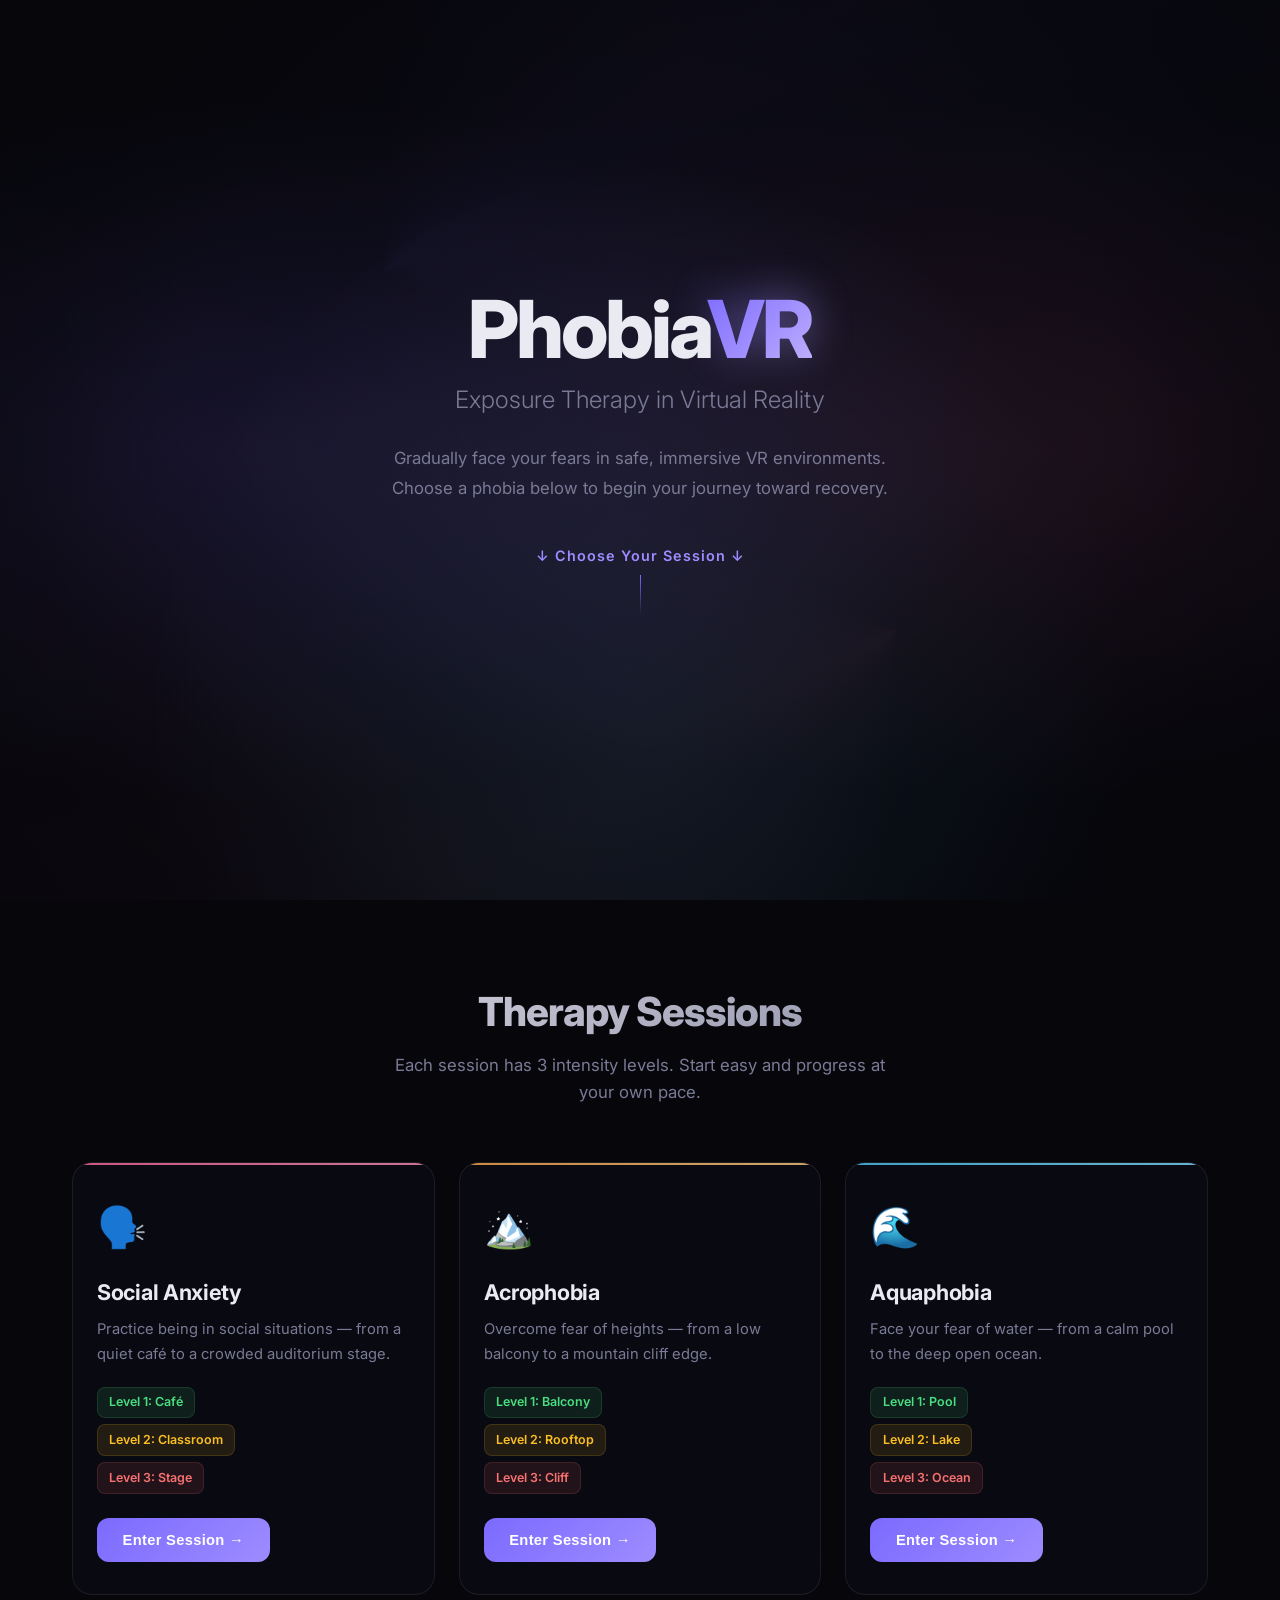
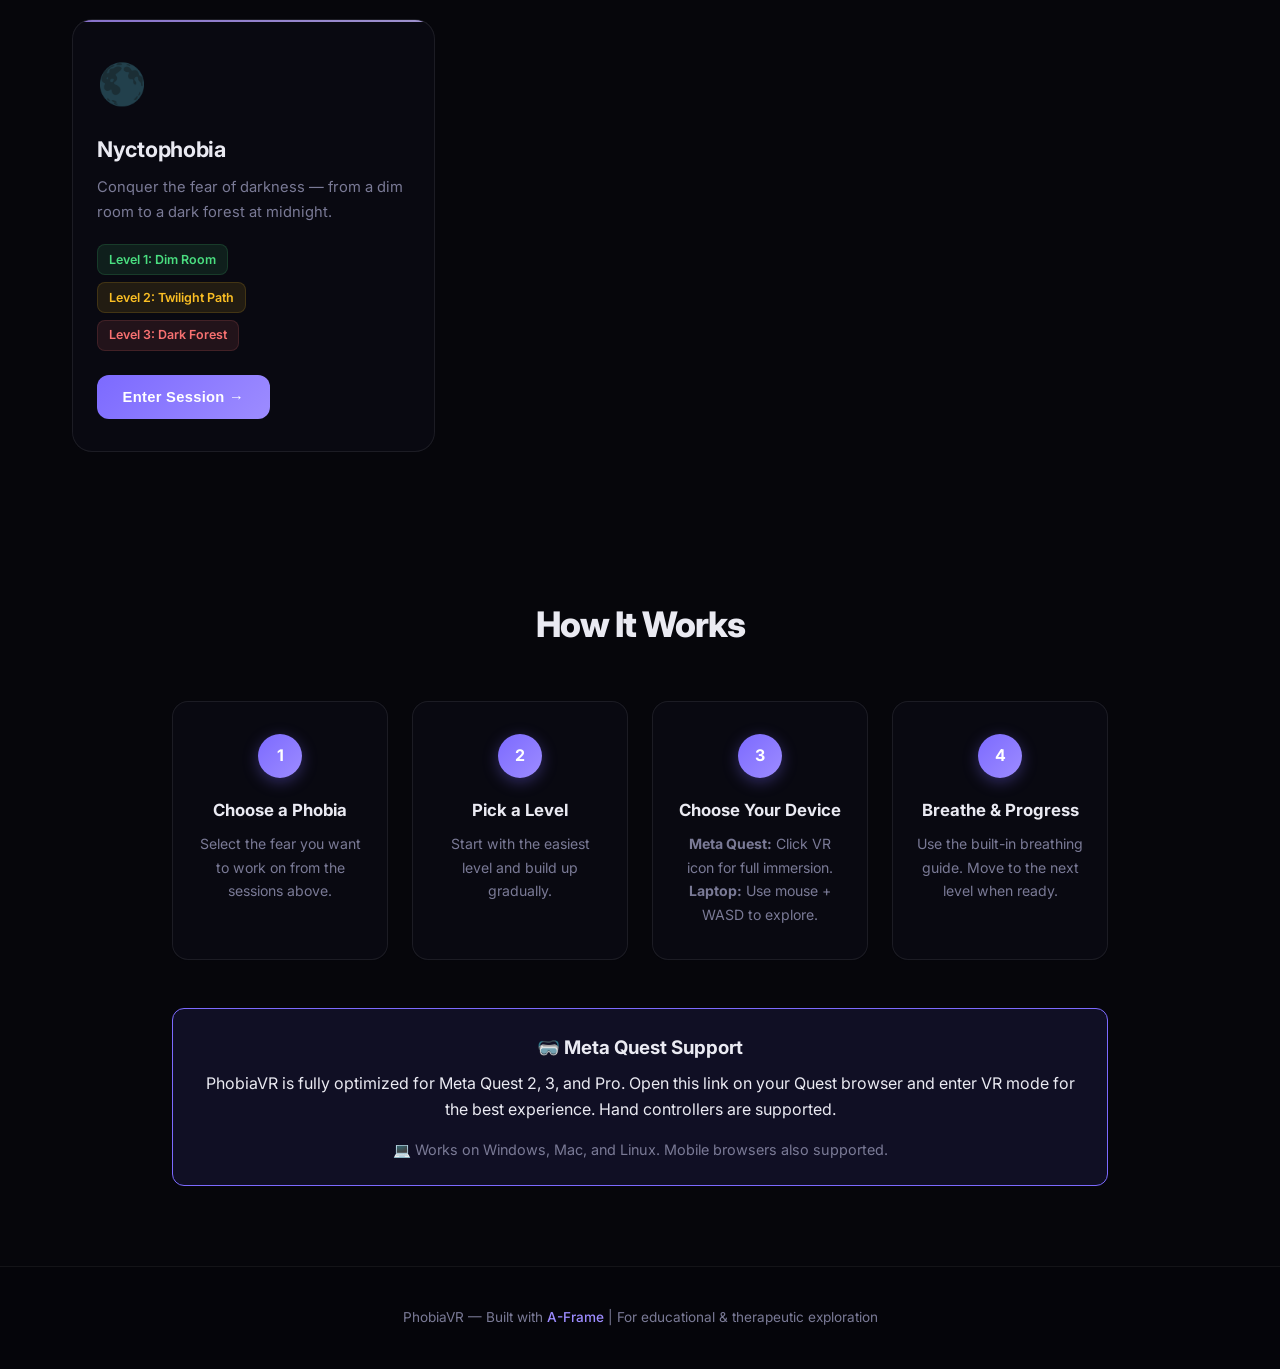
==== index.html @ 66d3aa43 "Initial commit: PhobiaVR - Premium VR exposure therapy with futuristic UI and extreme fear levels" ====
<!DOCTYPE html>
<html lang="en">
<head>
  <meta charset="UTF-8">
  <meta name="viewport" content="width=device-width, initial-scale=1.0">
  <title>PhobiaVR — Therapy Through Virtual Reality</title>
  <link rel="stylesheet" href="styles.css">
  <link href="https://fonts.googleapis.com/css2?family=Inter:wght@300;400;600;700;800&display=swap" rel="stylesheet">
</head>
<body>
  <div class="app">
    <!-- Hero / Landing -->
    <header class="hero">
      <div class="hero-bg"></div>
      <div class="hero-content">
        <h1 class="hero-title">Phobia<span class="accent">VR</span></h1>
        <p class="hero-subtitle">Exposure Therapy in Virtual Reality</p>
        <p class="hero-desc">
          Gradually face your fears in safe, immersive VR environments.
          Choose a phobia below to begin your journey toward recovery.
        </p>
        <div class="scroll-hint">↓ Choose Your Session ↓</div>
      </div>
    </header>

    <!-- Phobia Cards -->
    <main class="sessions">
      <h2 class="section-title">Therapy Sessions</h2>
      <p class="section-desc">Each session has 3 intensity levels. Start easy and progress at your own pace.</p>

      <div class="card-grid">
        <!-- Social Anxiety -->
        <div class="card card-social" onclick="window.location.href='social.html'">
          <div class="card-icon">🗣️</div>
          <h3>Social Anxiety</h3>
          <p>Practice being in social situations — from a quiet café to a crowded auditorium stage.</p>
          <div class="card-levels">
            <span class="level easy">Level 1: Café</span>
            <span class="level medium">Level 2: Classroom</span>
            <span class="level hard">Level 3: Stage</span>
          </div>
          <button class="card-btn">Enter Session →</button>
        </div>

        <!-- Acrophobia -->
        <div class="card card-acro" onclick="window.location.href='acrophobia.html'">
          <div class="card-icon">🏔️</div>
          <h3>Acrophobia</h3>
          <p>Overcome fear of heights — from a low balcony to a mountain cliff edge.</p>
          <div class="card-levels">
            <span class="level easy">Level 1: Balcony</span>
            <span class="level medium">Level 2: Rooftop</span>
            <span class="level hard">Level 3: Cliff</span>
          </div>
          <button class="card-btn">Enter Session →</button>
        </div>

        <!-- Aquaphobia -->
        <div class="card card-aqua" onclick="window.location.href='aquaphobia.html'">
          <div class="card-icon">🌊</div>
          <h3>Aquaphobia</h3>
          <p>Face your fear of water — from a calm pool to the deep open ocean.</p>
          <div class="card-levels">
            <span class="level easy">Level 1: Pool</span>
            <span class="level medium">Level 2: Lake</span>
            <span class="level hard">Level 3: Ocean</span>
          </div>
          <button class="card-btn">Enter Session →</button>
        </div>

        <!-- Nyctophobia -->
        <div class="card card-nycto" onclick="window.location.href='nyctophobia.html'">
          <div class="card-icon">🌑</div>
          <h3>Nyctophobia</h3>
          <p>Conquer the fear of darkness — from a dim room to a dark forest at midnight.</p>
          <div class="card-levels">
            <span class="level easy">Level 1: Dim Room</span>
            <span class="level medium">Level 2: Twilight Path</span>
            <span class="level hard">Level 3: Dark Forest</span>
          </div>
          <button class="card-btn">Enter Session →</button>
        </div>
      </div>
    </main>

    <!-- Info -->
    <section class="info">
      <h2>How It Works</h2>
      <div class="info-grid">
        <div class="info-item">
          <div class="info-num">1</div>
          <h4>Choose a Phobia</h4>
          <p>Select the fear you want to work on from the sessions above.</p>
        </div>
        <div class="info-item">
          <div class="info-num">2</div>
          <h4>Pick a Level</h4>
          <p>Start with the easiest level and build up gradually.</p>
        </div>
        <div class="info-item">
          <div class="info-num">3</div>
          <h4>Choose Your Device</h4>
          <p><strong>Meta Quest:</strong> Click VR icon for full immersion. <strong>Laptop:</strong> Use mouse + WASD to explore.</p>
        </div>
        <div class="info-item">
          <div class="info-num">4</div>
          <h4>Breathe & Progress</h4>
          <p>Use the built-in breathing guide. Move to the next level when ready.</p>
        </div>
      </div>
      
      <div style="margin-top: 3rem; padding: 1.5rem; background: rgba(108, 99, 255, 0.1); border: 1px solid var(--accent); border-radius: 12px; text-align: center;">
        <h3 style="margin-bottom: 0.5rem;">🥽 Meta Quest Support</h3>
        <p>PhobiaVR is fully optimized for Meta Quest 2, 3, and Pro. Open this link on your Quest browser and enter VR mode for the best experience. Hand controllers are supported.</p>
        <p style="margin-top: 1rem; font-size: 0.9rem; color: var(--text-dim);">💻 Works on Windows, Mac, and Linux. Mobile browsers also supported.</p>
      </div>
    </section>

    <footer>
      <p>PhobiaVR — Built with <a href="https://aframe.io" target="_blank">A-Frame</a> | For educational & therapeutic exploration</p>
    </footer>
  </div>
</body>
</html>
---- styles.css ----
/* ============================================
   PhobiaVR — Premium Styles
   Ultra-Realistic with Glassmorphism & Animations
   ============================================ */

*, *::before, *::after {
  margin: 0;
  padding: 0;
  box-sizing: border-box;
}

:root {
  --bg: #06060b;
  --surface: rgba(18, 18, 30, 0.7);
  --surface-solid: #12121e;
  --border: rgba(255, 255, 255, 0.06);
  --border-hover: rgba(255, 255, 255, 0.12);
  --text: #eaeaf2;
  --text-dim: #7a7a96;
  --accent: #7c6aff;
  --accent-light: #9d8cff;
  --accent-glow: rgba(124, 106, 255, 0.35);
  --accent-glow-strong: rgba(124, 106, 255, 0.6);
  --social: #ff6b9d;
  --social-glow: rgba(255, 107, 157, 0.3);
  --acro: #ffa94d;
  --acro-glow: rgba(255, 169, 77, 0.3);
  --aqua: #4dc9f6;
  --aqua-glow: rgba(77, 201, 246, 0.3);
  --nycto: #a78bfa;
  --nycto-glow: rgba(167, 139, 250, 0.3);
  --easy: #4ade80;
  --medium: #fbbf24;
  --hard: #f87171;
  --glass-bg: rgba(14, 14, 24, 0.55);
  --glass-border: rgba(255, 255, 255, 0.08);
  --card-radius: 20px;
  --transition-smooth: cubic-bezier(0.25, 0.46, 0.45, 0.94);
  --transition-bounce: cubic-bezier(0.68, -0.55, 0.265, 1.55);
}

html {
  scroll-behavior: smooth;
}

body {
  font-family: 'Inter', -apple-system, BlinkMacSystemFont, sans-serif;
  background: var(--bg);
  color: var(--text);
  line-height: 1.6;
  overflow-x: hidden;
  -webkit-font-smoothing: antialiased;
  -moz-osx-font-smoothing: grayscale;
}

a {
  color: var(--accent-light);
  text-decoration: none;
  transition: color 0.3s var(--transition-smooth);
}

a:hover {
  color: #fff;
  text-shadow: 0 0 15px var(--accent-glow);
}

/* ---- Particle Canvas ---- */
#particles-canvas {
  position: fixed;
  top: 0;
  left: 0;
  width: 100%;
  height: 100%;
  z-index: 0;
  pointer-events: none;
}

/* ---- Loading Screen ---- */
.loading-screen {
  position: fixed;
  inset: 0;
  z-index: 10000;
  background: var(--bg);
  display: flex;
  flex-direction: column;
  align-items: center;
  justify-content: center;
  transition: opacity 0.8s ease, visibility 0.8s ease;
}

.loading-screen.hidden {
  opacity: 0;
  visibility: hidden;
  pointer-events: none;
}

.loading-spinner {
  width: 48px;
  height: 48px;
  border: 3px solid var(--border);
  border-top-color: var(--accent);
  border-radius: 50%;
  animation: spin 0.8s linear infinite;
}

.loading-text {
  margin-top: 1.2rem;
  color: var(--text-dim);
  font-size: 0.9rem;
  font-weight: 500;
  letter-spacing: 2px;
  text-transform: uppercase;
  animation: loadingPulse 1.5s ease-in-out infinite;
}

@keyframes spin { to { transform: rotate(360deg); } }
@keyframes loadingPulse {
  0%, 100% { opacity: 0.4; }
  50% { opacity: 1; }
}

/* ---- App Container ---- */
.app {
  position: relative;
  z-index: 1;
}

/* ---- Hero ---- */
.hero {
  position: relative;
  min-height: 100vh;
  display: flex;
  align-items: center;
  justify-content: center;
  text-align: center;
  overflow: hidden;
}

.hero-bg {
  position: absolute;
  inset: 0;
  background:
    radial-gradient(ellipse at 20% 50%, rgba(124,106,255,0.12) 0%, transparent 55%),
    radial-gradient(ellipse at 80% 50%, rgba(255,107,157,0.08) 0%, transparent 55%),
    radial-gradient(ellipse at 50% 80%, rgba(77,201,246,0.08) 0%, transparent 55%),
    radial-gradient(circle at 50% 50%, rgba(124,106,255,0.04) 0%, transparent 80%);
  animation: heroPulse 10s ease-in-out infinite alternate;
}

.hero-bg::before {
  content: '';
  position: absolute;
  inset: 0;
  background: 
    conic-gradient(from 0deg at 30% 30%, transparent 0deg, rgba(124,106,255,0.03) 60deg, transparent 120deg),
    conic-gradient(from 180deg at 70% 70%, transparent 0deg, rgba(255,107,157,0.03) 60deg, transparent 120deg);
  animation: heroPulse 15s ease-in-out infinite alternate-reverse;
}

.hero-bg::after {
  content: '';
  position: absolute;
  top: -50%;
  left: -50%;
  width: 200%;
  height: 200%;
  background: radial-gradient(circle at center, transparent 30%, var(--bg) 70%);
  pointer-events: none;
}

@keyframes heroPulse {
  0% { opacity: 0.5; transform: scale(1) rotate(0deg); }
  50% { opacity: 0.8; }
  100% { opacity: 1; transform: scale(1.08) rotate(1deg); }
}

/* Floating orbs in hero */
.hero-orb {
  position: absolute;
  border-radius: 50%;
  filter: blur(60px);
  opacity: 0;
  animation: orbFloat 8s ease-in-out infinite;
}

.hero-orb:nth-child(1) {
  width: 300px;
  height: 300px;
  background: var(--accent);
  top: 20%;
  left: 10%;
  animation-delay: 0s;
  animation-duration: 12s;
}

.hero-orb:nth-child(2) {
  width: 200px;
  height: 200px;
  background: var(--social);
  top: 60%;
  right: 15%;
  animation-delay: 2s;
  animation-duration: 10s;
}

.hero-orb:nth-child(3) {
  width: 250px;
  height: 250px;
  background: var(--aqua);
  bottom: 20%;
  left: 30%;
  animation-delay: 4s;
  animation-duration: 14s;
}

@keyframes orbFloat {
  0%, 100% { opacity: 0.06; transform: translateY(0) scale(1); }
  25% { opacity: 0.1; transform: translateY(-30px) scale(1.1); }
  50% { opacity: 0.08; transform: translateY(-10px) scale(0.95); }
  75% { opacity: 0.12; transform: translateY(-40px) scale(1.05); }
}

.hero-content {
  position: relative;
  z-index: 2;
  max-width: 750px;
  padding: 2rem;
}

.hero-title {
  font-size: clamp(3rem, 7vw, 5rem);
  font-weight: 800;
  letter-spacing: -3px;
  margin-bottom: 0.5rem;
  line-height: 1.1;
  opacity: 0;
  transform: translateY(30px);
  animation: heroFadeUp 1s var(--transition-smooth) 0.3s forwards;
}

.accent {
  background: linear-gradient(135deg, var(--accent) 0%, var(--accent-light) 50%, #c4b5fd 100%);
  -webkit-background-clip: text;
  -webkit-text-fill-color: transparent;
  background-clip: text;
  text-shadow: none;
  position: relative;
}

.accent::after {
  content: 'VR';
  position: absolute;
  left: 0;
  top: 0;
  background: linear-gradient(135deg, var(--accent) 0%, var(--accent-light) 50%, #c4b5fd 100%);
  -webkit-background-clip: text;
  -webkit-text-fill-color: transparent;
  background-clip: text;
  filter: blur(20px);
  opacity: 0.5;
  z-index: -1;
}

.hero-badge {
  display: inline-flex;
  align-items: center;
  gap: 0.5rem;
  padding: 0.4rem 1rem;
  border-radius: 999px;
  background: rgba(124, 106, 255, 0.1);
  border: 1px solid rgba(124, 106, 255, 0.2);
  font-size: 0.8rem;
  font-weight: 600;
  color: var(--accent-light);
  margin-bottom: 1.5rem;
  opacity: 0;
  transform: translateY(20px);
  animation: heroFadeUp 0.8s var(--transition-smooth) 0.1s forwards;
  letter-spacing: 1px;
  text-transform: uppercase;
}

.hero-badge .dot {
  width: 6px;
  height: 6px;
  border-radius: 50%;
  background: var(--easy);
  animation: dotPulse 2s ease-in-out infinite;
}

@keyframes dotPulse {
  0%, 100% { opacity: 0.5; transform: scale(1); }
  50% { opacity: 1; transform: scale(1.3); }
}

.hero-subtitle {
  font-size: clamp(1.1rem, 2.5vw, 1.5rem);
  font-weight: 300;
  color: var(--text-dim);
  margin-bottom: 1.5rem;
  opacity: 0;
  transform: translateY(30px);
  animation: heroFadeUp 1s var(--transition-smooth) 0.5s forwards;
}

.hero-desc {
  font-size: 1.05rem;
  color: var(--text-dim);
  max-width: 520px;
  margin: 0 auto 2.5rem;
  line-height: 1.8;
  opacity: 0;
  transform: translateY(30px);
  animation: heroFadeUp 1s var(--transition-smooth) 0.7s forwards;
}

.scroll-hint {
  color: var(--accent-light);
  font-weight: 600;
  font-size: 0.9rem;
  letter-spacing: 1px;
  opacity: 0;
  animation: heroFadeUp 1s var(--transition-smooth) 0.9s forwards, bounce 2.5s ease-in-out 2s infinite;
  display: inline-flex;
  flex-direction: column;
  align-items: center;
  gap: 0.5rem;
}

.scroll-hint::after {
  content: '';
  width: 1px;
  height: 40px;
  background: linear-gradient(to bottom, var(--accent), transparent);
  animation: scrollLine 2s ease-in-out infinite;
}

@keyframes scrollLine {
  0% { transform: scaleY(0); transform-origin: top; }
  50% { transform: scaleY(1); transform-origin: top; }
  50.1% { transform: scaleY(1); transform-origin: bottom; }
  100% { transform: scaleY(0); transform-origin: bottom; }
}

@keyframes heroFadeUp {
  to { opacity: 1; transform: translateY(0); }
}

@keyframes bounce {
  0%, 100% { transform: translateY(0); }
  50% { transform: translateY(12px); }
}

/* ---- Section Transitions ---- */
.reveal {
  opacity: 0;
  transform: translateY(40px);
  transition: opacity 0.8s var(--transition-smooth), transform 0.8s var(--transition-smooth);
}

.reveal.visible {
  opacity: 1;
  transform: translateY(0);
}

.reveal-delay-1 { transition-delay: 0.1s; }
.reveal-delay-2 { transition-delay: 0.2s; }
.reveal-delay-3 { transition-delay: 0.3s; }
.reveal-delay-4 { transition-delay: 0.4s; }

/* ---- Sessions ---- */
.sessions {
  padding: 5rem 2rem 4rem;
  max-width: 1200px;
  margin: 0 auto;
  text-align: center;
  position: relative;
}

.section-title {
  font-size: clamp(1.8rem, 4vw, 2.5rem);
  font-weight: 800;
  margin-bottom: 0.5rem;
  letter-spacing: -1px;
  background: linear-gradient(135deg, var(--text) 0%, var(--text-dim) 100%);
  -webkit-background-clip: text;
  -webkit-text-fill-color: transparent;
  background-clip: text;
}

.section-desc {
  color: var(--text-dim);
  margin-bottom: 3.5rem;
  font-size: 1.05rem;
  max-width: 500px;
  margin-left: auto;
  margin-right: auto;
}

.card-grid {
  display: grid;
  grid-template-columns: repeat(auto-fit, minmax(280px, 1fr));
  gap: 1.5rem;
}

/* ---- Cards Glassmorphism ---- */
.card {
  background: var(--glass-bg);
  backdrop-filter: blur(20px);
  -webkit-backdrop-filter: blur(20px);
  border: 1px solid var(--glass-border);
  border-radius: var(--card-radius);
  padding: 2rem 1.5rem;
  text-align: left;
  cursor: pointer;
  transition: 
    transform 0.4s var(--transition-smooth), 
    box-shadow 0.4s var(--transition-smooth), 
    border-color 0.4s var(--transition-smooth),
    background 0.4s var(--transition-smooth);
  position: relative;
  overflow: hidden;
}

.card::before {
  content: '';
  position: absolute;
  top: 0;
  left: 0;
  right: 0;
  height: 2px;
  border-radius: var(--card-radius) var(--card-radius) 0 0;
  opacity: 0.8;
  transition: opacity 0.4s ease, height 0.4s ease;
}

.card::after {
  content: '';
  position: absolute;
  top: 0;
  left: 0;
  right: 0;
  bottom: 0;
  border-radius: var(--card-radius);
  opacity: 0;
  transition: opacity 0.5s ease;
  pointer-events: none;
}

.card-social::before { background: linear-gradient(90deg, var(--social), #ff8fb8); }
.card-acro::before { background: linear-gradient(90deg, var(--acro), #ffcc80); }
.card-aqua::before { background: linear-gradient(90deg, var(--aqua), #80ddff); }
.card-nycto::before { background: linear-gradient(90deg, var(--nycto), #c4b5fd); }

.card-social::after { background: radial-gradient(ellipse at top, var(--social-glow), transparent 70%); }
.card-acro::after { background: radial-gradient(ellipse at top, var(--acro-glow), transparent 70%); }
.card-aqua::after { background: radial-gradient(ellipse at top, var(--aqua-glow), transparent 70%); }
.card-nycto::after { background: radial-gradient(ellipse at top, var(--nycto-glow), transparent 70%); }

.card:hover {
  transform: translateY(-8px) scale(1.02);
  background: rgba(22, 22, 38, 0.8);
}

.card:hover::before { height: 3px; opacity: 1; }
.card:hover::after { opacity: 0.15; }

.card-social:hover { 
  border-color: rgba(255, 107, 157, 0.3);
  box-shadow: 0 20px 60px rgba(255, 107, 157, 0.15), 0 0 0 1px rgba(255, 107, 157, 0.1);
}
.card-acro:hover { 
  border-color: rgba(255, 169, 77, 0.3);
  box-shadow: 0 20px 60px rgba(255, 169, 77, 0.15), 0 0 0 1px rgba(255, 169, 77, 0.1);
}
.card-aqua:hover { 
  border-color: rgba(77, 201, 246, 0.3);
  box-shadow: 0 20px 60px rgba(77, 201, 246, 0.15), 0 0 0 1px rgba(77, 201, 246, 0.1);
}
.card-nycto:hover { 
  border-color: rgba(167, 139, 250, 0.3);
  box-shadow: 0 20px 60px rgba(167, 139, 250, 0.15), 0 0 0 1px rgba(167, 139, 250, 0.1);
}

.card .card-shine {
  position: absolute;
  top: -150%;
  left: -150%;
  width: 200%;
  height: 200%;
  background: linear-gradient(
    45deg,
    transparent 40%,
    rgba(255, 255, 255, 0.03) 45%,
    rgba(255, 255, 255, 0.05) 50%,
    rgba(255, 255, 255, 0.03) 55%,
    transparent 60%
  );
  transition: transform 0.6s ease;
  pointer-events: none;
  z-index: 1;
}

.card:hover .card-shine { transform: translate(50%, 50%); }

.card-icon {
  font-size: 2.5rem;
  margin-bottom: 1rem;
  display: inline-block;
  transition: transform 0.4s var(--transition-bounce);
}

.card:hover .card-icon { transform: scale(1.2) rotate(-5deg); }

.card h3 {
  font-size: 1.35rem;
  font-weight: 700;
  margin-bottom: 0.5rem;
  letter-spacing: -0.3px;
  position: relative;
  z-index: 2;
}

.card > p {
  color: var(--text-dim);
  font-size: 0.92rem;
  margin-bottom: 1.2rem;
  line-height: 1.7;
  position: relative;
  z-index: 2;
}

.card-levels {
  display: flex;
  flex-direction: column;
  gap: 0.4rem;
  margin-bottom: 1.5rem;
  position: relative;
  z-index: 2;
}

.level {
  font-size: 0.78rem;
  font-weight: 600;
  padding: 0.3rem 0.7rem;
  border-radius: 8px;
  display: inline-block;
  width: fit-content;
  transition: transform 0.3s ease;
}

.card:hover .level { transform: translateX(4px); }

.level.easy { background: rgba(74,222,128,0.1); color: var(--easy); border: 1px solid rgba(74,222,128,0.15); }
.level.medium { background: rgba(251,191,36,0.1); color: var(--medium); border: 1px solid rgba(251,191,36,0.15); }
.level.hard { background: rgba(248,113,113,0.1); color: var(--hard); border: 1px solid rgba(248,113,113,0.15); }

.card-btn {
  position: relative;
  z-index: 2;
  background: linear-gradient(135deg, var(--accent) 0%, var(--accent-light) 100%);
  color: #fff;
  border: none;
  padding: 0.75rem 1.6rem;
  border-radius: 12px;
  font-size: 0.92rem;
  font-weight: 600;
  cursor: pointer;
  transition: all 0.3s var(--transition-smooth);
  letter-spacing: 0.3px;
  overflow: hidden;
}

.card-btn:hover {
  transform: scale(1.05);
  box-shadow: 0 8px 25px var(--accent-glow);
}

.card-btn:active { transform: scale(0.98); }

/* ---- Info ---- */
.info {
  padding: 5rem 2rem;
  max-width: 1000px;
  margin: 0 auto;
  text-align: center;
}

.info h2 {
  font-size: clamp(1.8rem, 4vw, 2.2rem);
  margin-bottom: 3rem;
  font-weight: 800;
  letter-spacing: -1px;
}

.info-grid {
  display: grid;
  grid-template-columns: repeat(auto-fit, minmax(200px, 1fr));
  gap: 1.5rem;
}

.info-item {
  background: var(--glass-bg);
  backdrop-filter: blur(15px);
  -webkit-backdrop-filter: blur(15px);
  border: 1px solid var(--glass-border);
  border-radius: 16px;
  padding: 2rem 1.5rem;
  transition: transform 0.4s var(--transition-smooth), box-shadow 0.4s var(--transition-smooth), border-color 0.3s ease;
}

.info-item:hover {
  transform: translateY(-5px);
  border-color: var(--border-hover);
  box-shadow: 0 15px 40px rgba(0, 0, 0, 0.3);
}

.info-num {
  width: 44px;
  height: 44px;
  background: linear-gradient(135deg, var(--accent), var(--accent-light));
  color: #fff;
  border-radius: 50%;
  display: flex;
  align-items: center;
  justify-content: center;
  font-weight: 700;
  margin: 0 auto 1.2rem;
  font-size: 1rem;
  box-shadow: 0 4px 15px var(--accent-glow);
}

.info-item h4 {
  margin-bottom: 0.5rem;
  font-size: 1.05rem;
  font-weight: 700;
}

.info-item p {
  color: var(--text-dim);
  font-size: 0.88rem;
  line-height: 1.7;
}

/* ---- Quest Support Box ---- */
.quest-box {
  margin-top: 3rem;
  padding: 2rem;
  background: var(--glass-bg);
  backdrop-filter: blur(15px);
  -webkit-backdrop-filter: blur(15px);
  border: 1px solid rgba(124, 106, 255, 0.15);
  border-radius: 16px;
  text-align: center;
  position: relative;
  overflow: hidden;
}

.quest-box::before {
  content: '';
  position: absolute;
  inset: 0;
  background: radial-gradient(ellipse at center top, var(--accent-glow), transparent 70%);
  opacity: 0.1;
}

.quest-box h3 {
  margin-bottom: 0.7rem;
  font-size: 1.2rem;
  position: relative;
}

.quest-box p {
  color: var(--text-dim);
  font-size: 0.95rem;
  line-height: 1.7;
  position: relative;
}

.quest-box .quest-subtitle {
  margin-top: 1rem;
  font-size: 0.85rem;
  color: var(--text-dim);
  opacity: 0.7;
}

/* ---- Footer ---- */
footer {
  text-align: center;
  padding: 2.5rem;
  color: var(--text-dim);
  font-size: 0.85rem;
  border-top: 1px solid var(--border);
  background: rgba(6, 6, 11, 0.8);
}

footer a {
  color: var(--accent-light);
  font-weight: 500;
}

/* ============================================
   VR Scene Page Styles — Glassmorphism UI
   ============================================ */

.scene-ui {
  position: fixed;
  top: 0;
  left: 0;
  width: 100%;
  z-index: 999;
  pointer-events: none;
}

.scene-header {
  display: flex;
  align-items: center;
  justify-content: space-between;
  padding: 0.8rem 1.5rem;
  background: rgba(6, 6, 11, 0.6);
  backdrop-filter: blur(20px);
  -webkit-backdrop-filter: blur(20px);
  border-bottom: 1px solid var(--glass-border);
  pointer-events: auto;
  animation: slideDown 0.6s var(--transition-smooth) forwards;
}

@keyframes slideDown {
  from { opacity: 0; transform: translateY(-100%); }
  to { opacity: 1; transform: translateY(0); }
}

.scene-header h1 {
  font-size: 1.1rem;
  font-weight: 700;
  letter-spacing: -0.3px;
  background: linear-gradient(135deg, var(--text), var(--text-dim));
  -webkit-background-clip: text;
  -webkit-text-fill-color: transparent;
  background-clip: text;
}

.scene-header .back-btn {
  background: rgba(255,255,255,0.06);
  color: var(--text);
  border: 1px solid var(--glass-border);
  padding: 0.5rem 1.1rem;
  border-radius: 10px;
  font-size: 0.85rem;
  font-weight: 500;
  cursor: pointer;
  text-decoration: none;
  transition: all 0.3s var(--transition-smooth);
  backdrop-filter: blur(10px);
}

.scene-header .back-btn:hover {
  background: rgba(255,255,255,0.12);
  border-color: rgba(255,255,255,0.15);
  transform: translateX(-2px);
}

.level-selector {
  display: flex;
  gap: 0.5rem;
  padding: 0.7rem 1.5rem;
  pointer-events: auto;
  justify-content: center;
  background: rgba(6, 6, 11, 0.5);
  backdrop-filter: blur(20px);
  -webkit-backdrop-filter: blur(20px);
  border-bottom: 1px solid var(--glass-border);
  animation: slideDown 0.6s var(--transition-smooth) 0.1s forwards;
  opacity: 0;
}

.level-btn {
  padding: 0.5rem 1.3rem;
  border-radius: 10px;
  border: 1px solid var(--glass-border);
  background: rgba(255, 255, 255, 0.04);
  color: var(--text);
  font-size: 0.82rem;
  font-weight: 600;
  cursor: pointer;
  transition: all 0.3s var(--transition-smooth);
  position: relative;
  overflow: hidden;
}

.level-btn:hover { 
  background: rgba(255,255,255,0.08);
  border-color: rgba(255,255,255,0.12);
  transform: translateY(-1px);
}

.level-btn.active { 
  background: linear-gradient(135deg, var(--accent), var(--accent-light));
  border-color: var(--accent); 
  box-shadow: 0 4px 15px var(--accent-glow);
  color: #fff;
}

/* ---- Level transition flash ---- */
.level-transition {
  position: fixed;
  inset: 0;
  background: rgba(6, 6, 11, 0.9);
  z-index: 998;
  opacity: 0;
  pointer-events: none;
  transition: opacity 0.4s ease;
}

.level-transition.active { opacity: 1; }

/* ---- Breathing guide Enhanced ---- */
.breathing-guide {
  position: fixed;
  bottom: 2rem;
  left: 50%;
  transform: translateX(-50%);
  z-index: 999;
  text-align: center;
  pointer-events: auto;
  animation: fadeInUp 0.8s var(--transition-smooth) 0.5s forwards;
  opacity: 0;
}

@keyframes fadeInUp {
  to { opacity: 1; }
}

.breath-circle {
  width: 85px;
  height: 85px;
  border-radius: 50%;
  background: rgba(124, 106, 255, 0.15);
  border: 2px solid rgba(124, 106, 255, 0.4);
  display: flex;
  align-items: center;
  justify-content: center;
  margin: 0 auto 0.5rem;
  font-size: 0.7rem;
  font-weight: 600;
  color: #fff;
  animation: breathe 8s ease-in-out infinite;
  backdrop-filter: blur(10px);
  -webkit-backdrop-filter: blur(10px);
  box-shadow: 0 0 30px rgba(124, 106, 255, 0.1), inset 0 0 20px rgba(124, 106, 255, 0.05);
  text-transform: uppercase;
  letter-spacing: 1px;
}

@keyframes breathe {
  0%, 100% { 
    transform: scale(0.8); 
    opacity: 0.5;
    box-shadow: 0 0 20px rgba(124, 106, 255, 0.1);
    border-color: rgba(124, 106, 255, 0.3);
  }
  25% { 
    transform: scale(1.2); 
    opacity: 1;
    box-shadow: 0 0 40px rgba(124, 106, 255, 0.25);
    border-color: rgba(124, 106, 255, 0.6);
  }
  50% { 
    transform: scale(1.2); 
    opacity: 1;
    box-shadow: 0 0 40px rgba(124, 106, 255, 0.25);
    border-color: rgba(124, 106, 255, 0.6);
  }
  75% { 
    transform: scale(0.8); 
    opacity: 0.5;
    box-shadow: 0 0 20px rgba(124, 106, 255, 0.1);
    border-color: rgba(124, 106, 255, 0.3);
  }
}

.breath-label {
  color: rgba(255,255,255,0.5);
  font-size: 0.7rem;
  letter-spacing: 0.5px;
}

/* ---- Anxiety meter Enhanced ---- */
.anxiety-meter {
  position: fixed;
  right: 1.5rem;
  top: 50%;
  transform: translateY(-50%);
  z-index: 999;
  display: flex;
  flex-direction: column;
  align-items: center;
  gap: 0.5rem;
  pointer-events: auto;
  animation: fadeInRight 0.8s var(--transition-smooth) 0.7s forwards;
  opacity: 0;
}

@keyframes fadeInRight {
  from { opacity: 0; transform: translateY(-50%) translateX(20px); }
  to { opacity: 1; transform: translateY(-50%) translateX(0); }
}

.meter-track {
  width: 10px;
  height: 200px;
  background: rgba(255,255,255,0.06);
  border-radius: 8px;
  position: relative;
  overflow: hidden;
  border: 1px solid var(--glass-border);
  backdrop-filter: blur(10px);
}

.meter-fill {
  position: absolute;
  bottom: 0;
  width: 100%;
  background: linear-gradient(to top, var(--easy), var(--medium), var(--hard));
  border-radius: 8px;
  transition: height 0.8s var(--transition-smooth);
  height: 30%;
  box-shadow: 0 0 10px rgba(74, 222, 128, 0.2);
}

.meter-label {
  font-size: 0.6rem;
  color: var(--text-dim);
  writing-mode: vertical-rl;
  text-orientation: mixed;
  letter-spacing: 1px;
  text-transform: uppercase;
  font-weight: 600;
}

/* ---- Comfort message Enhanced ---- */
.comfort-msg {
  position: fixed;
  bottom: 7rem;
  left: 50%;
  transform: translateX(-50%) translateY(10px);
  z-index: 999;
  background: rgba(6, 6, 11, 0.7);
  backdrop-filter: blur(20px);
  -webkit-backdrop-filter: blur(20px);
  padding: 0.9rem 1.8rem;
  border-radius: 14px;
  border: 1px solid var(--glass-border);
  font-size: 0.88rem;
  color: var(--text);
  text-align: center;
  max-width: 420px;
  transition: opacity 0.6s var(--transition-smooth), transform 0.6s var(--transition-smooth);
  box-shadow: 0 10px 40px rgba(0, 0, 0, 0.3);
}

/* ---- Session progress bar ---- */
.session-progress {
  position: fixed;
  bottom: 0;
  left: 0;
  width: 100%;
  z-index: 999;
  pointer-events: none;
}

.progress-bar {
  height: 3px;
  background: linear-gradient(90deg, var(--accent), var(--accent-light));
  transition: width 0.5s var(--transition-smooth);
  box-shadow: 0 0 10px var(--accent-glow);
}

/* ---- Responsive ---- */
@media (max-width: 768px) {
  .hero-title { letter-spacing: -1.5px; }
  .hero-subtitle { font-size: 1.1rem; }
  .card-grid { grid-template-columns: 1fr; gap: 1.2rem; }
  .info-grid { grid-template-columns: 1fr 1fr; }
  
  .level-selector {
    flex-wrap: wrap;
    gap: 0.4rem;
    padding: 0.6rem 1rem;
  }
  
  .level-btn {
    font-size: 0.75rem;
    padding: 0.4rem 0.8rem;
  }
  
  .anxiety-meter { right: 0.8rem; }
  .meter-track { height: 150px; }
}

@media (max-width: 480px) {
  .card-grid { grid-template-columns: 1fr; }
  .info-grid { grid-template-columns: 1fr; }
  .hero-content { padding: 1.5rem; }
  .sessions { padding: 3rem 1.2rem; }
}

@media (prefers-reduced-motion: reduce) {
  *, *::before, *::after {
    animation-duration: 0.01ms !important;
    animation-iteration-count: 1 !important;
    transition-duration: 0.01ms !important;
  }
}

@media (-webkit-min-device-pixel-ratio: 2), (min-resolution: 192dpi) {
  body { -webkit-text-size-adjust: 100%; }
}

.level-btn, .card-btn, .back-btn {
  min-height: 44px;
  min-width: 44px;
  touch-action: manipulation;
}

a-scene {
  image-rendering: crisp-edges;
  image-rendering: pixelated;
}

a-cursor { opacity: 0.8; }

/* ---- Custom Scrollbar ---- */
::-webkit-scrollbar { width: 6px; }
::-webkit-scrollbar-track { background: var(--bg); }
::-webkit-scrollbar-thumb { background: rgba(124, 106, 255, 0.3); border-radius: 3px; }
::-webkit-scrollbar-thumb:hover { background: rgba(124, 106, 255, 0.5); }

/* ---- Selection Color ---- */
::selection {
  background: rgba(124, 106, 255, 0.3);
  color: #fff;
}
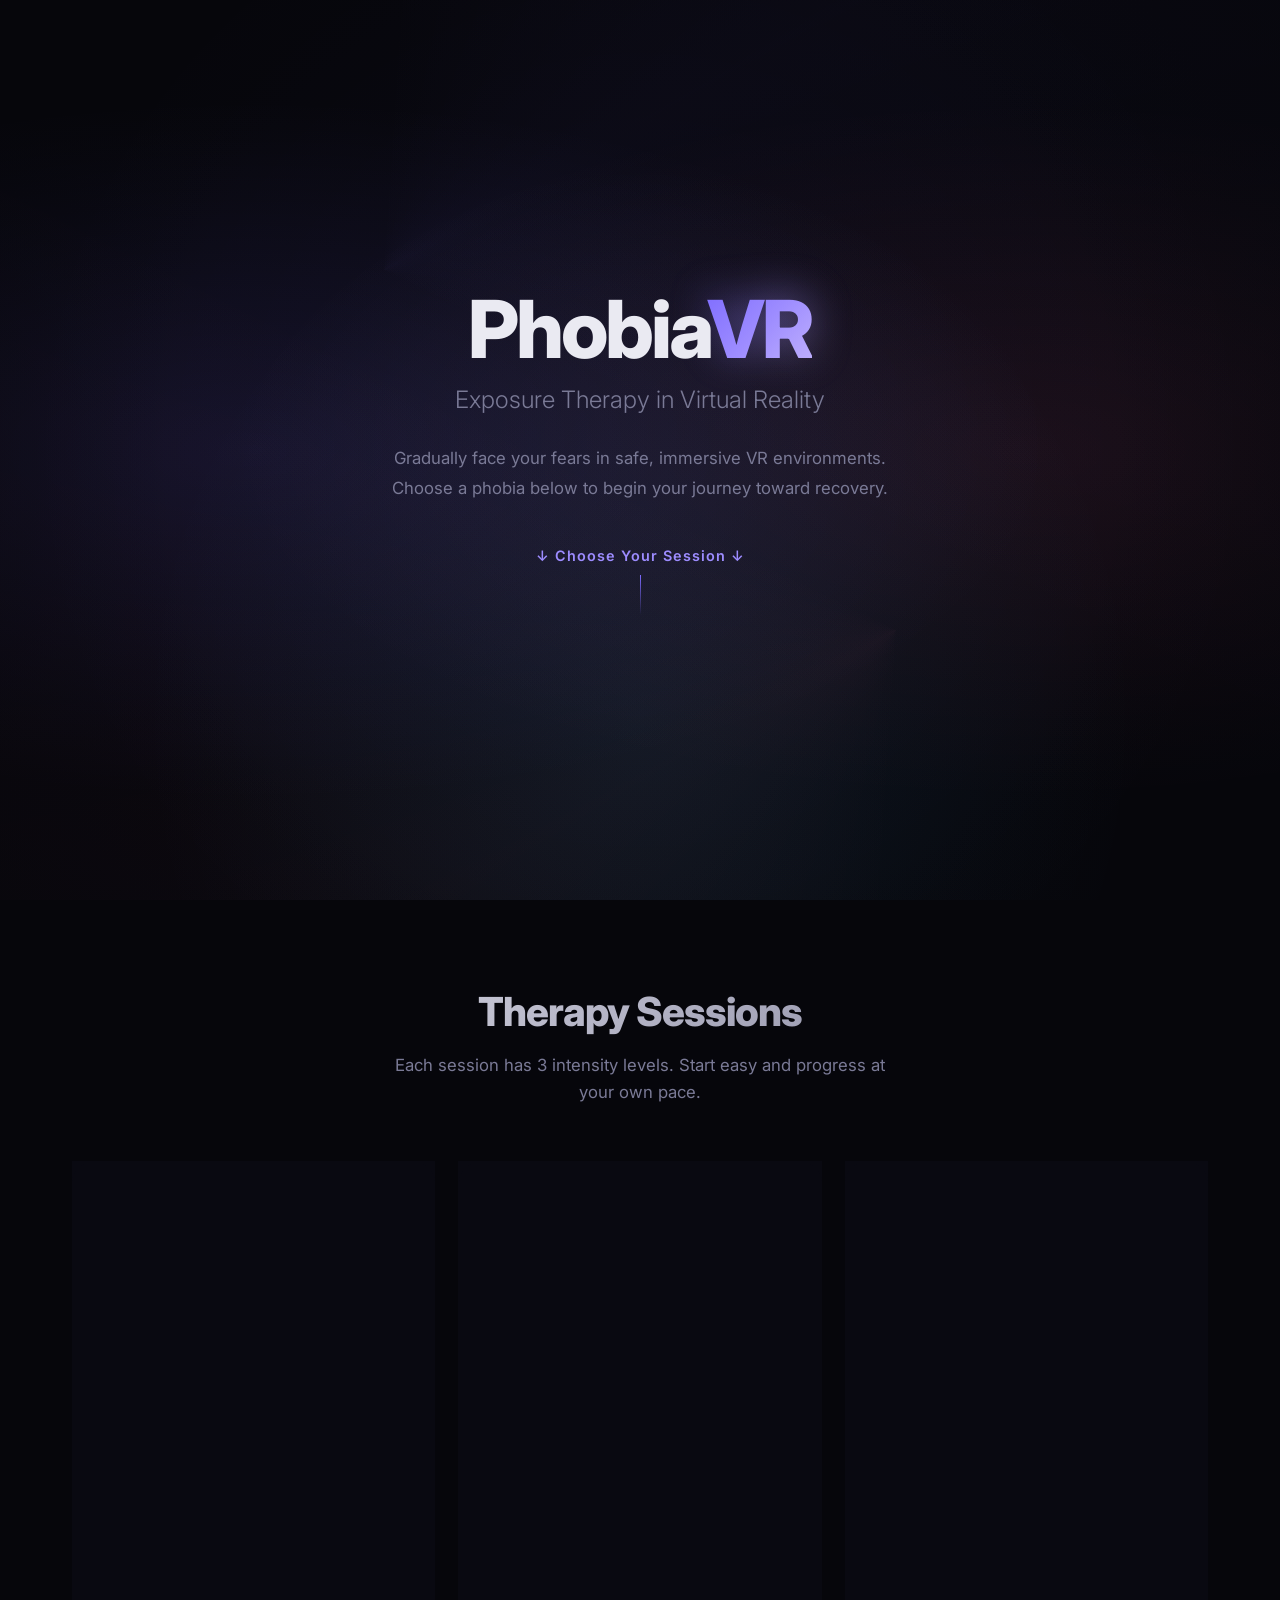
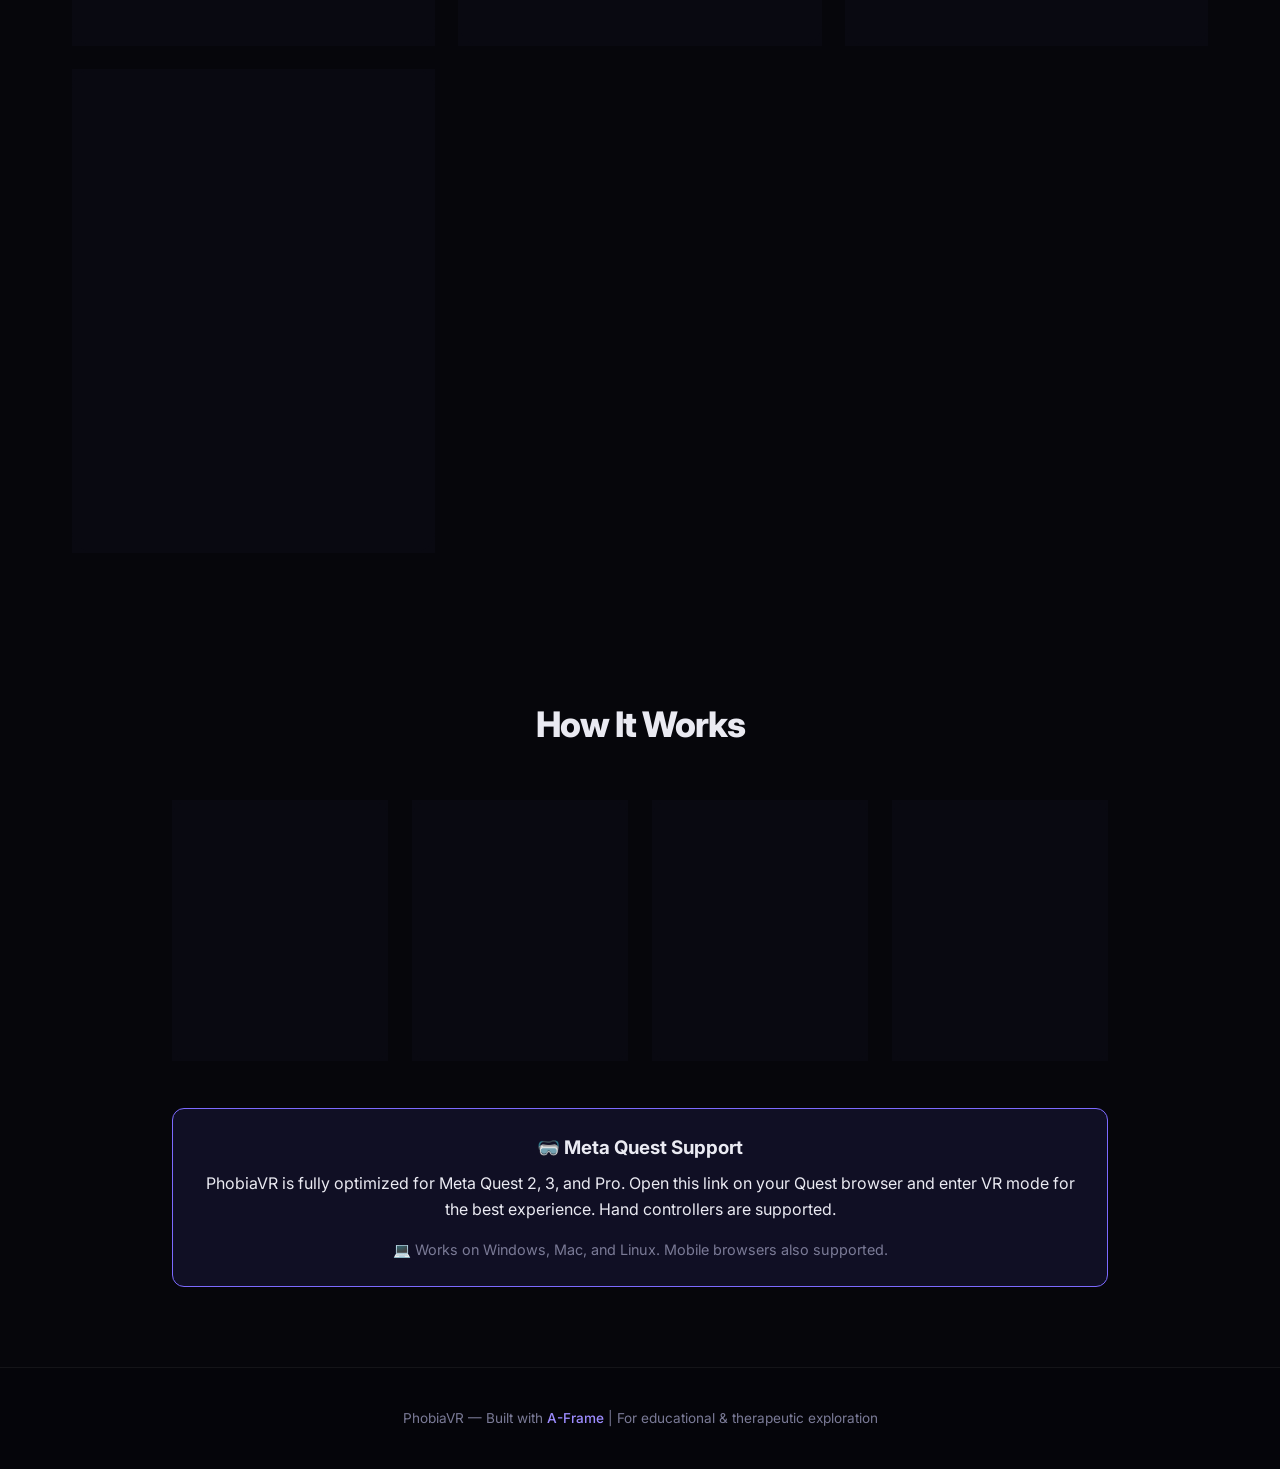
==== commit 775eac40: "Extreme realistic VR scenes: ground-to-space heights, Mariana Trench depth, abandoned asylum darknes" ====
--- a/index.html
+++ b/index.html
@@ -33,11 +33,11 @@
         <div class="card card-social" onclick="window.location.href='social.html'">
           <div class="card-icon">🗣️</div>
           <h3>Social Anxiety</h3>
-          <p>Practice being in social situations — from a quiet café to a crowded auditorium stage.</p>
+          <p>Face the crushing weight of eyes on you — from a packed subway to a stadium of 100,000 watching your every move.</p>
           <div class="card-levels">
-            <span class="level easy">Level 1: Café</span>
-            <span class="level medium">Level 2: Classroom</span>
-            <span class="level hard">Level 3: Stage</span>
+            <span class="level easy">Level 1: Packed Subway</span>
+            <span class="level medium">Level 2: Boardroom Pitch</span>
+            <span class="level hard">Level 3: Stadium Speech</span>
           </div>
           <button class="card-btn">Enter Session →</button>
         </div>
@@ -46,11 +46,11 @@
         <div class="card card-acro" onclick="window.location.href='acrophobia.html'">
           <div class="card-icon">🏔️</div>
           <h3>Acrophobia</h3>
-          <p>Overcome fear of heights — from a low balcony to a mountain cliff edge.</p>
+          <p>Rise from a 50-story skyscraper rooftop to the Burj Khalifa summit — then ascend a space elevator into orbit with Earth below.</p>
           <div class="card-levels">
-            <span class="level easy">Level 1: Balcony</span>
-            <span class="level medium">Level 2: Rooftop</span>
-            <span class="level hard">Level 3: Cliff</span>
+            <span class="level easy">Level 1: Skyscraper (200m)</span>
+            <span class="level medium">Level 2: Burj Khalifa (828m)</span>
+            <span class="level hard">Level 3: Space Elevator (100km)</span>
           </div>
           <button class="card-btn">Enter Session →</button>
         </div>
@@ -59,11 +59,11 @@
         <div class="card card-aqua" onclick="window.location.href='aquaphobia.html'">
           <div class="card-icon">🌊</div>
           <h3>Aquaphobia</h3>
-          <p>Face your fear of water — from a calm pool to the deep open ocean.</p>
+          <p>Survive a violent ocean storm, escape a sinking Titanic-scale ship, then descend to the Mariana Trench in a cracking submersible.</p>
           <div class="card-levels">
-            <span class="level easy">Level 1: Pool</span>
-            <span class="level medium">Level 2: Lake</span>
-            <span class="level hard">Level 3: Ocean</span>
+            <span class="level easy">Level 1: Monster Storm</span>
+            <span class="level medium">Level 2: Sinking Ship</span>
+            <span class="level hard">Level 3: Mariana Trench</span>
           </div>
           <button class="card-btn">Enter Session →</button>
         </div>
@@ -72,11 +72,11 @@
         <div class="card card-nycto" onclick="window.location.href='nyctophobia.html'">
           <div class="card-icon">🌑</div>
           <h3>Nyctophobia</h3>
-          <p>Conquer the fear of darkness — from a dim room to a dark forest at midnight.</p>
+          <p>Survive a total power outage, explore an abandoned asylum with shadow figures, then navigate underground caves with a dying flashlight.</p>
           <div class="card-levels">
-            <span class="level easy">Level 1: Dim Room</span>
-            <span class="level medium">Level 2: Twilight Path</span>
-            <span class="level hard">Level 3: Dark Forest</span>
+            <span class="level easy">Level 1: Power Outage</span>
+            <span class="level medium">Level 2: Abandoned Asylum</span>
+            <span class="level hard">Level 3: Underground Cave</span>
           </div>
           <button class="card-btn">Enter Session →</button>
         </div>
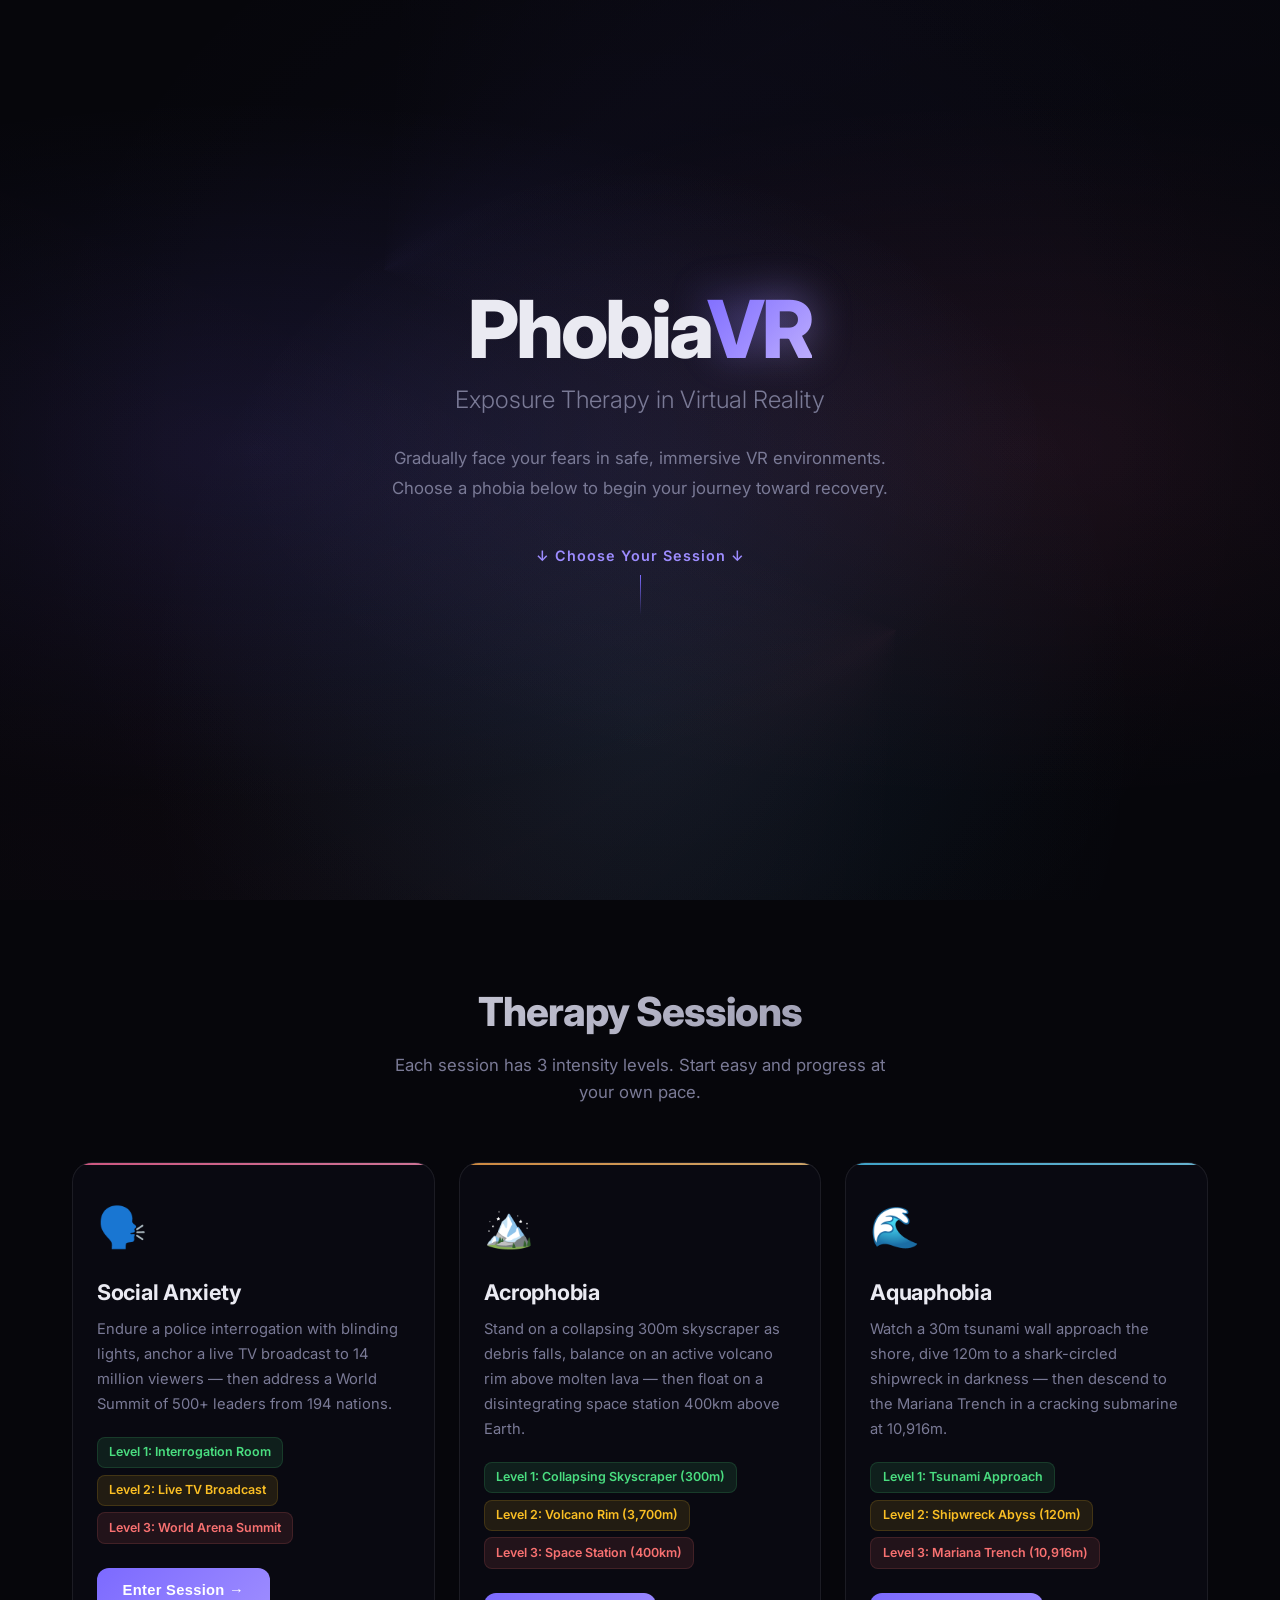
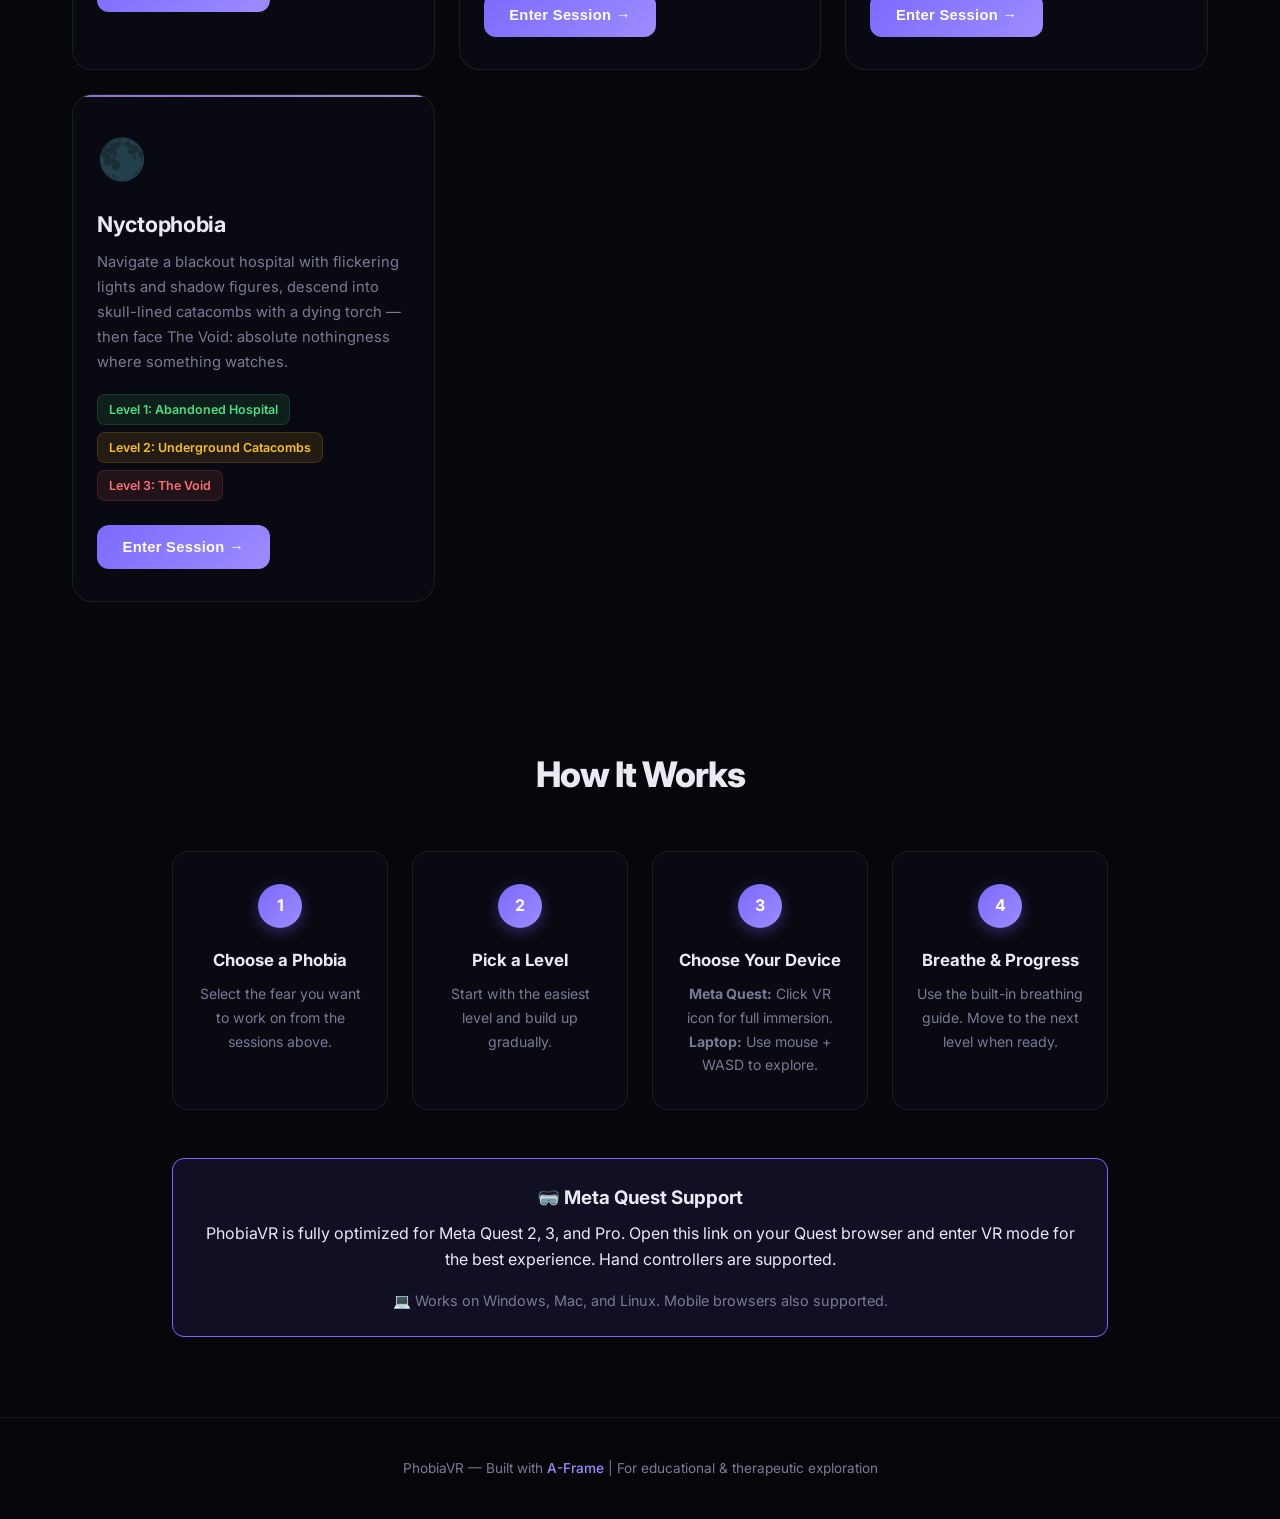
==== commit 93be30bc: "Complete overhaul: vast realistic extreme VR worlds - Collapsing Skyscraper/Volcano/Space Station, T" ====
--- a/index.html
+++ b/index.html
@@ -33,11 +33,11 @@
         <div class="card card-social" onclick="window.location.href='social.html'">
           <div class="card-icon">🗣️</div>
           <h3>Social Anxiety</h3>
-          <p>Face the crushing weight of eyes on you — from a packed subway to a stadium of 100,000 watching your every move.</p>
+          <p>Endure a police interrogation with blinding lights, anchor a live TV broadcast to 14 million viewers — then address a World Summit of 500+ leaders from 194 nations.</p>
           <div class="card-levels">
-            <span class="level easy">Level 1: Packed Subway</span>
-            <span class="level medium">Level 2: Boardroom Pitch</span>
-            <span class="level hard">Level 3: Stadium Speech</span>
+            <span class="level easy">Level 1: Interrogation Room</span>
+            <span class="level medium">Level 2: Live TV Broadcast</span>
+            <span class="level hard">Level 3: World Arena Summit</span>
           </div>
           <button class="card-btn">Enter Session →</button>
         </div>
@@ -46,11 +46,11 @@
         <div class="card card-acro" onclick="window.location.href='acrophobia.html'">
           <div class="card-icon">🏔️</div>
           <h3>Acrophobia</h3>
-          <p>Rise from a 50-story skyscraper rooftop to the Burj Khalifa summit — then ascend a space elevator into orbit with Earth below.</p>
+          <p>Stand on a collapsing 300m skyscraper as debris falls, balance on an active volcano rim above molten lava — then float on a disintegrating space station 400km above Earth.</p>
           <div class="card-levels">
-            <span class="level easy">Level 1: Skyscraper (200m)</span>
-            <span class="level medium">Level 2: Burj Khalifa (828m)</span>
-            <span class="level hard">Level 3: Space Elevator (100km)</span>
+            <span class="level easy">Level 1: Collapsing Skyscraper (300m)</span>
+            <span class="level medium">Level 2: Volcano Rim (3,700m)</span>
+            <span class="level hard">Level 3: Space Station (400km)</span>
           </div>
           <button class="card-btn">Enter Session →</button>
         </div>
@@ -59,11 +59,11 @@
         <div class="card card-aqua" onclick="window.location.href='aquaphobia.html'">
           <div class="card-icon">🌊</div>
           <h3>Aquaphobia</h3>
-          <p>Survive a violent ocean storm, escape a sinking Titanic-scale ship, then descend to the Mariana Trench in a cracking submersible.</p>
+          <p>Watch a 30m tsunami wall approach the shore, dive 120m to a shark-circled shipwreck in darkness — then descend to the Mariana Trench in a cracking submarine at 10,916m.</p>
           <div class="card-levels">
-            <span class="level easy">Level 1: Monster Storm</span>
-            <span class="level medium">Level 2: Sinking Ship</span>
-            <span class="level hard">Level 3: Mariana Trench</span>
+            <span class="level easy">Level 1: Tsunami Approach</span>
+            <span class="level medium">Level 2: Shipwreck Abyss (120m)</span>
+            <span class="level hard">Level 3: Mariana Trench (10,916m)</span>
           </div>
           <button class="card-btn">Enter Session →</button>
         </div>
@@ -72,11 +72,11 @@
         <div class="card card-nycto" onclick="window.location.href='nyctophobia.html'">
           <div class="card-icon">🌑</div>
           <h3>Nyctophobia</h3>
-          <p>Survive a total power outage, explore an abandoned asylum with shadow figures, then navigate underground caves with a dying flashlight.</p>
+          <p>Navigate a blackout hospital with flickering lights and shadow figures, descend into skull-lined catacombs with a dying torch — then face The Void: absolute nothingness where something watches.</p>
           <div class="card-levels">
-            <span class="level easy">Level 1: Power Outage</span>
-            <span class="level medium">Level 2: Abandoned Asylum</span>
-            <span class="level hard">Level 3: Underground Cave</span>
+            <span class="level easy">Level 1: Abandoned Hospital</span>
+            <span class="level medium">Level 2: Underground Catacombs</span>
+            <span class="level hard">Level 3: The Void</span>
           </div>
           <button class="card-btn">Enter Session →</button>
         </div>
